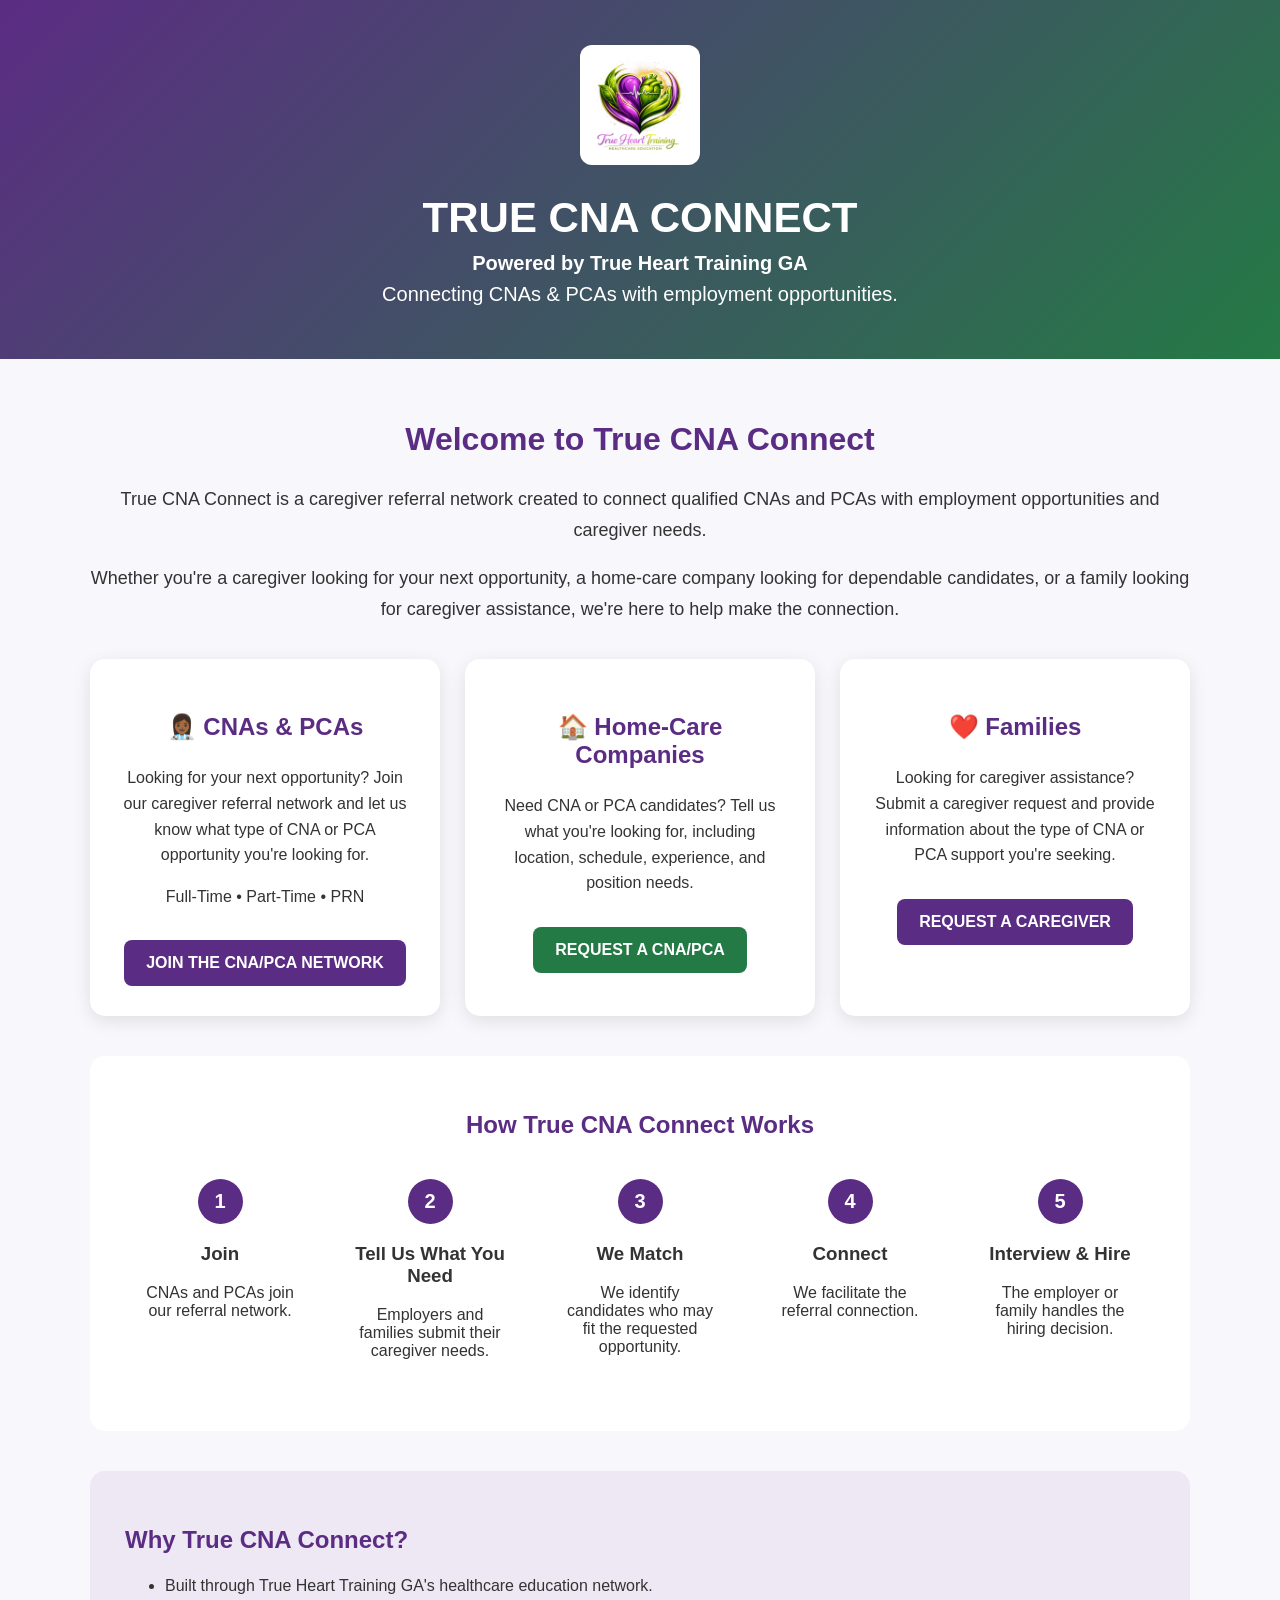
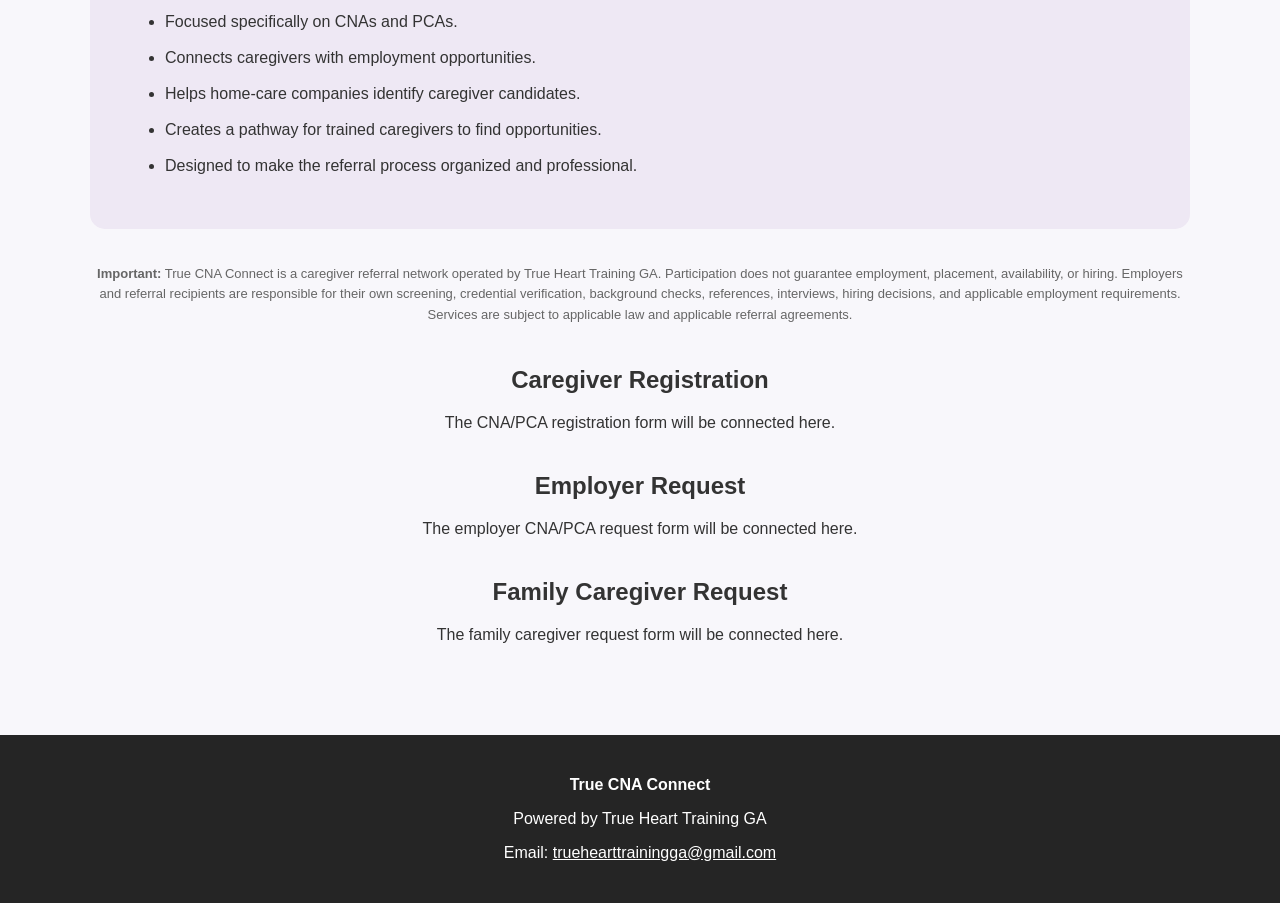
==== true-cna-connect.html @ 5577bf71 "Add True CNA Connect page This HTML file contains the structure and styling for the True CNA Connect" ====
<!DOCTYPE html>
<html lang="en">
<head>
<meta charset="UTF-8">
<meta name="viewport" content="width=device-width, initial-scale=1.0">

<title>True CNA Connect | True Heart Training GA</title>

<meta name="description" content="True CNA Connect connects CNAs and PCAs with employment opportunities, home-care companies, and families.">

<style>
body {
    margin: 0;
    font-family: Arial, Helvetica, sans-serif;
    background: #f8f7fb;
    color: #333;
}

.header {
    background: linear-gradient(135deg, #5b2c83, #247a45);
    color: white;
    text-align: center;
    padding: 45px 20px;
}

.logo {
    width: 120px;
    max-width: 80%;
    margin-bottom: 15px;
    border-radius: 12px;
}

.header h1 {
    margin: 10px 0;
    font-size: 42px;
}

.header p {
    font-size: 20px;
    margin: 8px 0;
}

.container {
    max-width: 1100px;
    margin: auto;
    padding: 35px 20px;
}

.intro {
    text-align: center;
    margin-bottom: 35px;
}

.intro h2 {
    color: #5b2c83;
    font-size: 32px;
}

.intro p {
    font-size: 18px;
    line-height: 1.7;
}

.cards {
    display: grid;
    grid-template-columns: repeat(auto-fit, minmax(280px, 1fr));
    gap: 25px;
}

.card {
    background: white;
    border-radius: 15px;
    padding: 30px;
    text-align: center;
    box-shadow: 0 5px 18px rgba(0,0,0,0.10);
}

.card h3 {
    color: #5b2c83;
    font-size: 24px;
}

.card p {
    line-height: 1.6;
}

.button {
    display: inline-block;
    padding: 14px 22px;
    margin-top: 15px;
    border-radius: 8px;
    text-decoration: none;
    font-weight: bold;
    color: white;
    background: #5b2c83;
}

.button.green {
    background: #247a45;
}

.how {
    background: #ffffff;
    margin-top: 40px;
    padding: 35px;
    border-radius: 15px;
}

.how h2 {
    text-align: center;
    color: #5b2c83;
}

.steps {
    display: grid;
    grid-template-columns: repeat(auto-fit, minmax(180px, 1fr));
    gap: 20px;
    text-align: center;
}

.step {
    padding: 20px;
}

.step-number {
    display: inline-flex;
    width: 45px;
    height: 45px;
    border-radius: 50%;
    align-items: center;
    justify-content: center;
    background: #5b2c83;
    color: white;
    font-weight: bold;
    font-size: 20px;
}

.why {
    margin-top: 40px;
    padding: 35px;
    background: #eee8f4;
    border-radius: 15px;
}

.why h2 {
    color: #5b2c83;
}

.why li {
    margin: 12px 0;
    line-height: 1.5;
}

.disclaimer {
    margin-top: 35px;
    font-size: 13px;
    line-height: 1.6;
    color: #666;
    text-align: center;
}

footer {
    background: #252525;
    color: white;
    text-align: center;
    padding: 25px;
    margin-top: 40px;
}

footer a {
    color: #ffffff;
}

@media (max-width: 600px) {
    .header h1 {
        font-size: 32px;
    }

    .header p {
        font-size: 17px;
    }
}
</style>
</head>

<body>

<header class="header">

    <img src="logo.jpeg" alt="True Heart Training GA Logo" class="logo">

    <h1>TRUE CNA CONNECT</h1>

    <p><strong>Powered by True Heart Training GA</strong></p>

    <p>Connecting CNAs & PCAs with employment opportunities.</p>

</header>


<main class="container">

<section class="intro">

    <h2>Welcome to True CNA Connect</h2>

    <p>
        True CNA Connect is a caregiver referral network created to connect
        qualified CNAs and PCAs with employment opportunities and caregiver
        needs.
    </p>

    <p>
        Whether you're a caregiver looking for your next opportunity,
        a home-care company looking for dependable candidates, or a family
        looking for caregiver assistance, we're here to help make the
        connection.
    </p>

</section>


<section class="cards">

    <div class="card">

        <h3>👩🏾‍⚕️ CNAs & PCAs</h3>

        <p>
            Looking for your next opportunity? Join our caregiver referral
            network and let us know what type of CNA or PCA opportunity
            you're looking for.
        </p>

        <p>
            Full-Time • Part-Time • PRN
        </p>

        <a href="#caregiver-form" class="button">
            JOIN THE CNA/PCA NETWORK
        </a>

    </div>


    <div class="card">

        <h3>🏠 Home-Care Companies</h3>

        <p>
            Need CNA or PCA candidates? Tell us what you're looking for,
            including location, schedule, experience, and position needs.
        </p>

        <a href="#employer-form" class="button green">
            REQUEST A CNA/PCA
        </a>

    </div>


    <div class="card">

        <h3>❤️ Families</h3>

        <p>
            Looking for caregiver assistance? Submit a caregiver request
            and provide information about the type of CNA or PCA support
            you're seeking.
        </p>

        <a href="#family-form" class="button">
            REQUEST A CAREGIVER
        </a>

    </div>

</section>


<section class="how">

    <h2>How True CNA Connect Works</h2>

    <div class="steps">

        <div class="step">
            <div class="step-number">1</div>
            <h3>Join</h3>
            <p>CNAs and PCAs join our referral network.</p>
        </div>

        <div class="step">
            <div class="step-number">2</div>
            <h3>Tell Us What You Need</h3>
            <p>Employers and families submit their caregiver needs.</p>
        </div>

        <div class="step">
            <div class="step-number">3</div>
            <h3>We Match</h3>
            <p>We identify candidates who may fit the requested opportunity.</p>
        </div>

        <div class="step">
            <div class="step-number">4</div>
            <h3>Connect</h3>
            <p>We facilitate the referral connection.</p>
        </div>

        <div class="step">
            <div class="step-number">5</div>
            <h3>Interview & Hire</h3>
            <p>The employer or family handles the hiring decision.</p>
        </div>

    </div>

</section>


<section class="why">

    <h2>Why True CNA Connect?</h2>

    <ul>
        <li>Built through True Heart Training GA's healthcare education network.</li>
        <li>Focused specifically on CNAs and PCAs.</li>
        <li>Connects caregivers with employment opportunities.</li>
        <li>Helps home-care companies identify caregiver candidates.</li>
        <li>Creates a pathway for trained caregivers to find opportunities.</li>
        <li>Designed to make the referral process organized and professional.</li>
    </ul>

</section>


<section class="disclaimer">

    <p>
        <strong>Important:</strong> True CNA Connect is a caregiver referral
        network operated by True Heart Training GA. Participation does not
        guarantee employment, placement, availability, or hiring.
        Employers and referral recipients are responsible for their own
        screening, credential verification, background checks, references,
        interviews, hiring decisions, and applicable employment requirements.
        Services are subject to applicable law and applicable referral
        agreements.
    </p>

</section>


<!-- FORM LINKS WILL BE ADDED HERE -->

<section id="caregiver-form" style="text-align:center; margin-top:40px;">
    <h2>Caregiver Registration</h2>
    <p>The CNA/PCA registration form will be connected here.</p>
</section>


<section id="employer-form" style="text-align:center; margin-top:40px;">
    <h2>Employer Request</h2>
    <p>The employer CNA/PCA request form will be connected here.</p>
</section>


<section id="family-form" style="text-align:center; margin-top:40px;">
    <h2>Family Caregiver Request</h2>
    <p>The family caregiver request form will be connected here.</p>
</section>

</main>


<footer>

    <p><strong>True CNA Connect</strong></p>

    <p>Powered by True Heart Training GA</p>

    <p>
        Email:
        <a href="mailto:truehearttrainingga@gmail.com">
            truehearttrainingga@gmail.com
        </a>
    </p>

</footer>

</body>
</html>
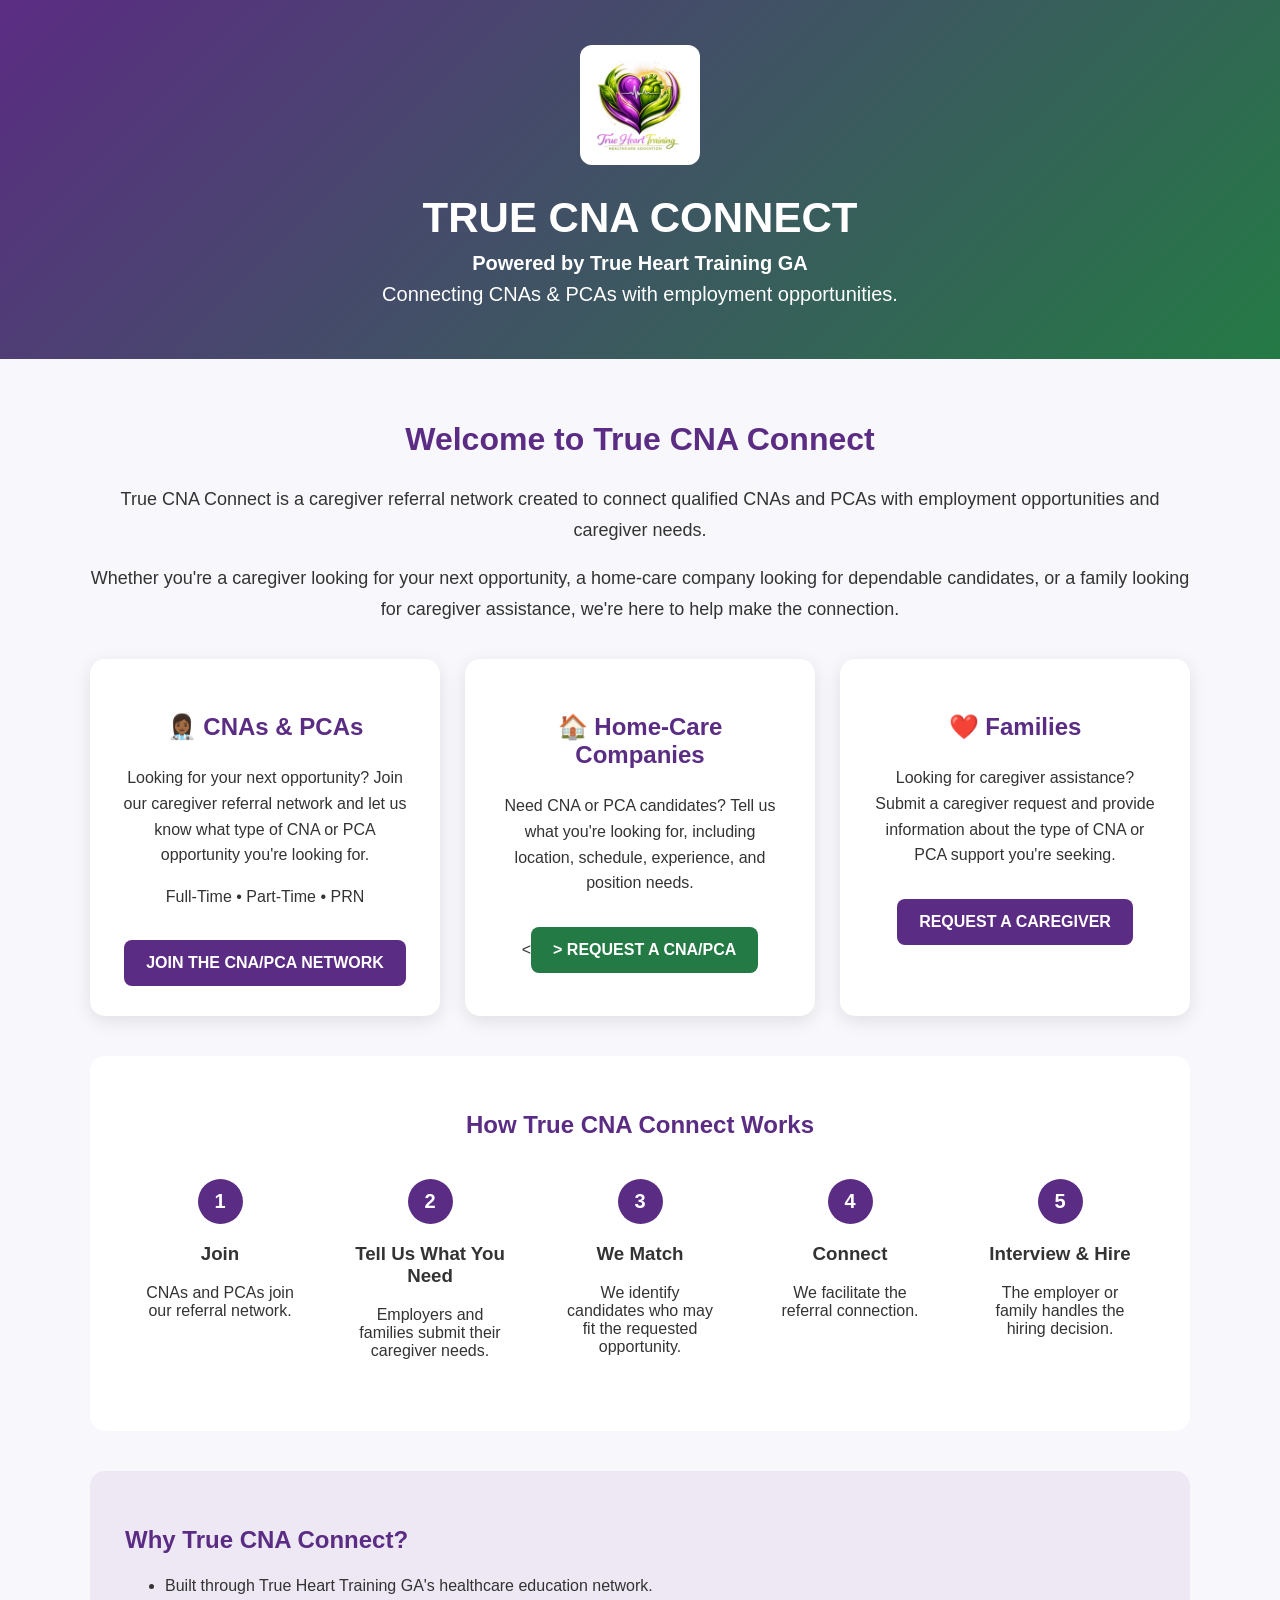
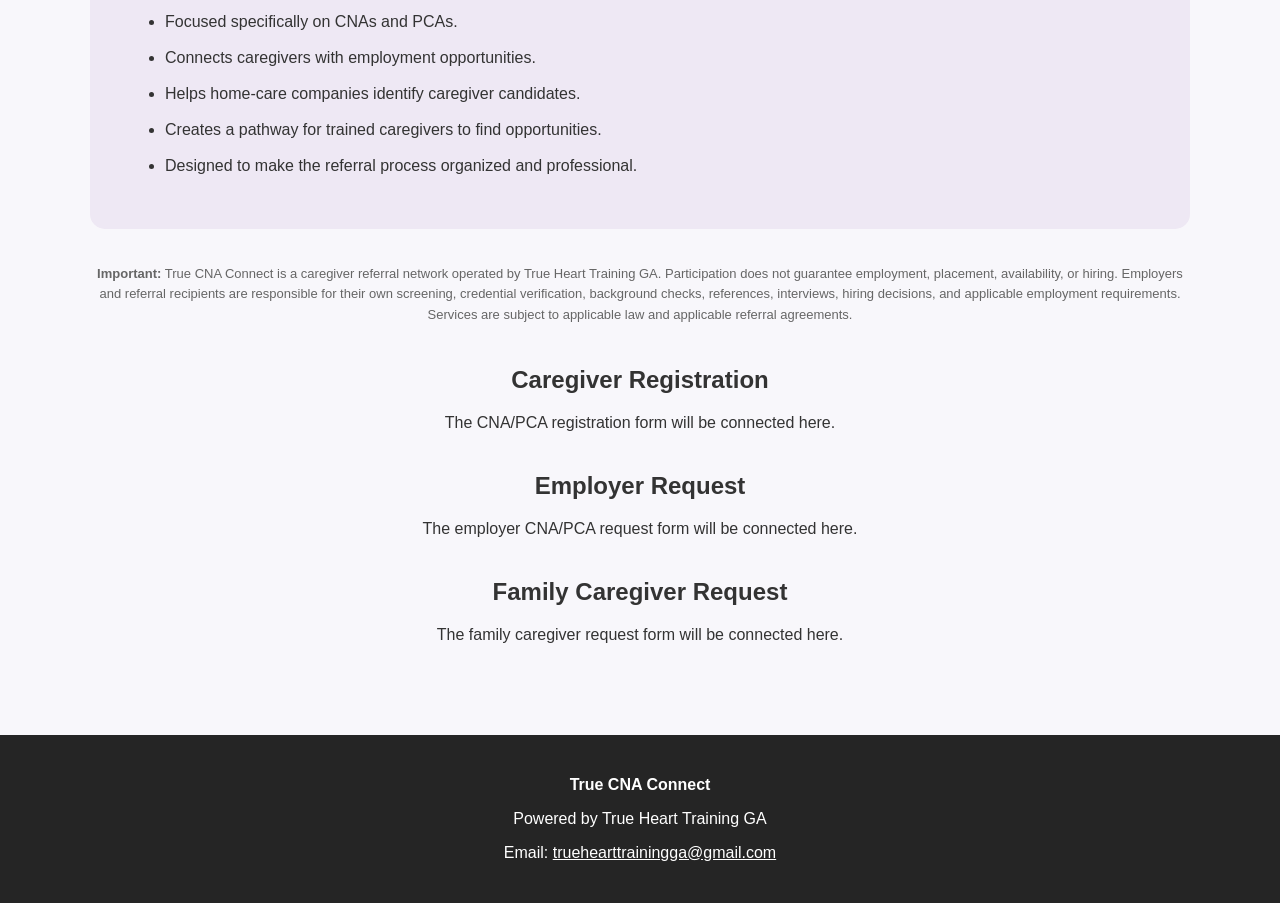
==== commit a6a4a540: "Fix True CNA Connect form links" ====
--- a/true-cna-connect.html
+++ b/true-cna-connect.html
@@ -236,7 +236,7 @@
             Full-Time • Part-Time • PRN
         </p>
 
-        <a href="#caregiver-form" class="button">
+       <a href="https://tally.so/r/Ek2RPq" class="button" target="_blank" rel="noopener">
             JOIN THE CNA/PCA NETWORK
         </a>
 
@@ -252,7 +252,7 @@
             including location, schedule, experience, and position needs.
         </p>
 
-        <a href="#employer-form" class="button green">
+        <<a href="https://tally.so/r/obqPVN" class="button green" target="_blank" rel="noopener">>
             REQUEST A CNA/PCA
         </a>
 
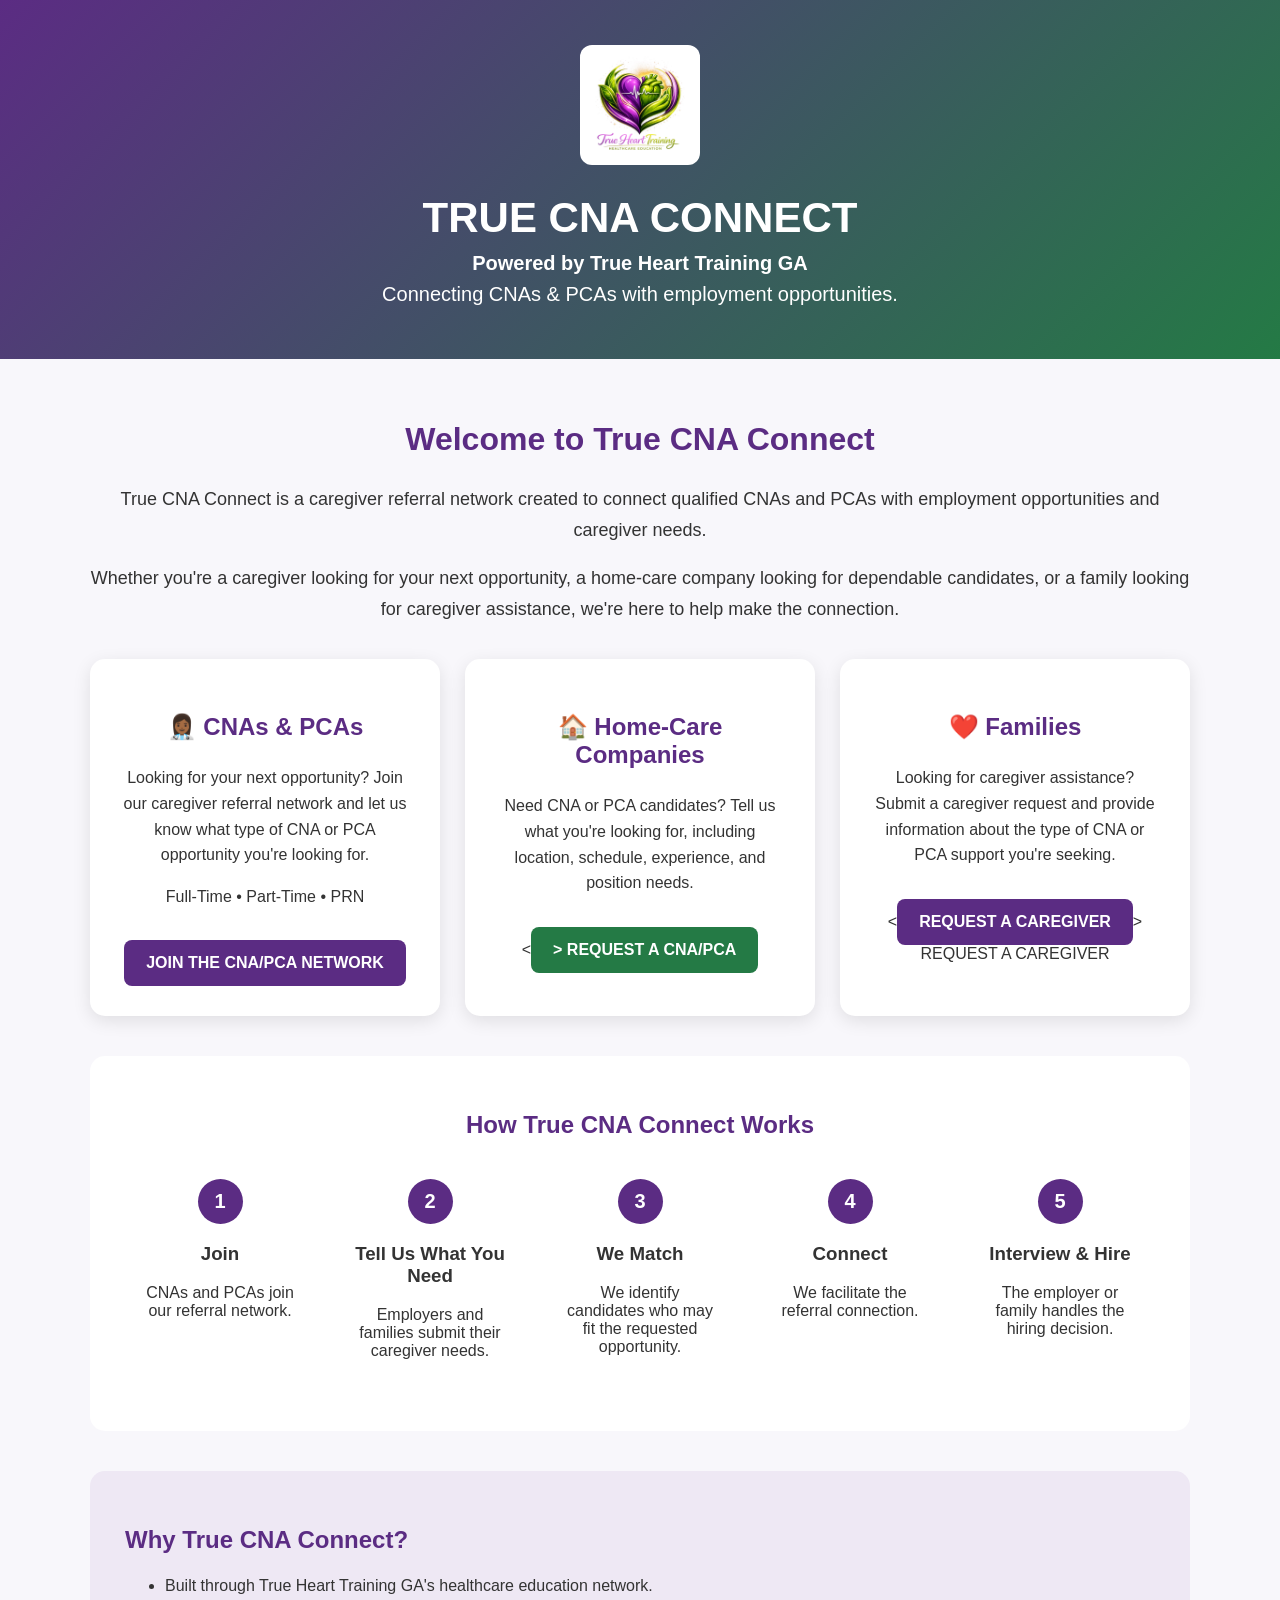
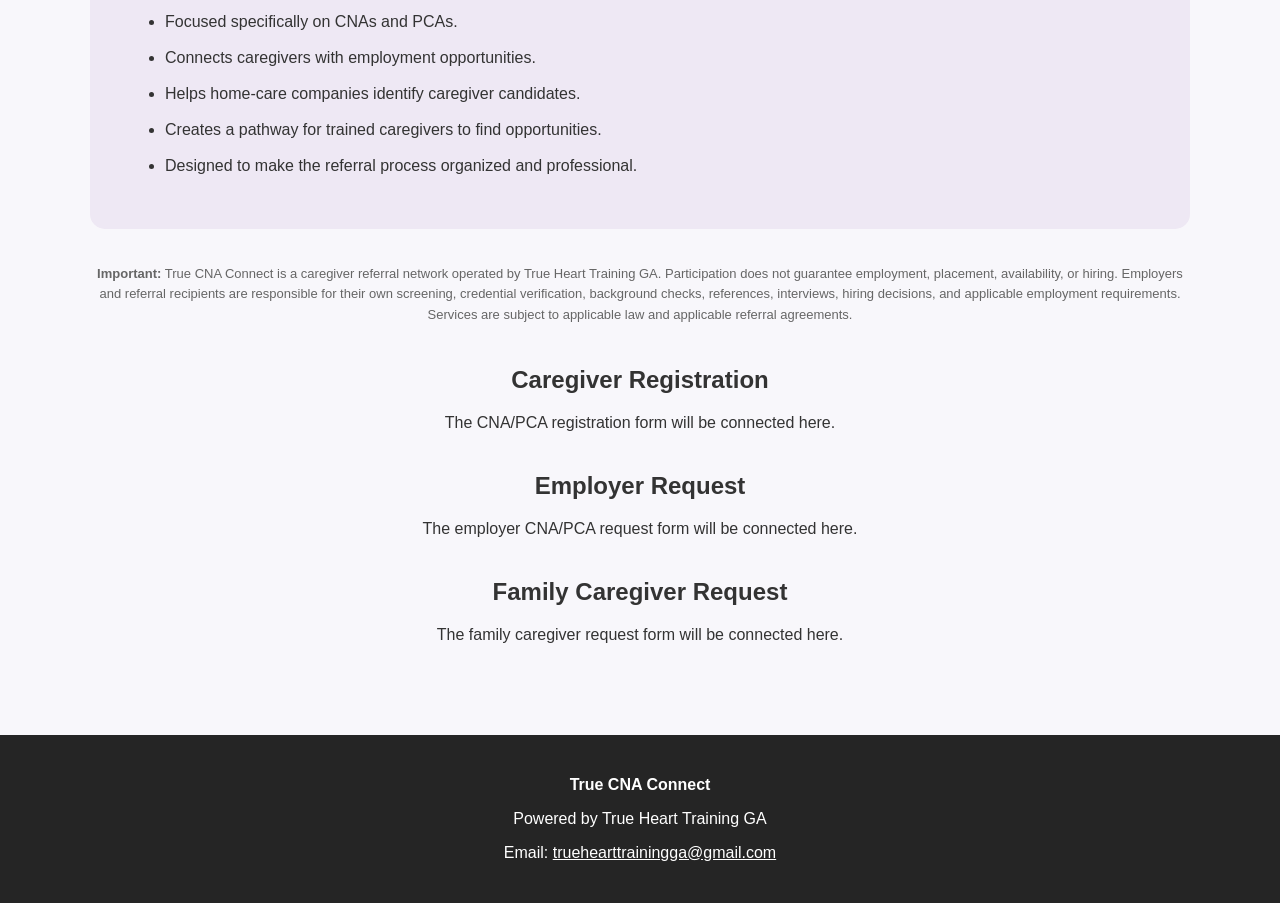
==== commit 0e895d6b: "Update true-cna-connect.html" ====
--- a/true-cna-connect.html
+++ b/true-cna-connect.html
@@ -269,7 +269,9 @@
             you're seeking.
         </p>
 
-        <a href="#family-form" class="button">
+        <<a href="https://tally.so/r/1ALeBl" class="button" target="_blank" rel="noopener">
+    REQUEST A CAREGIVER
+</a>>
             REQUEST A CAREGIVER
         </a>
 
